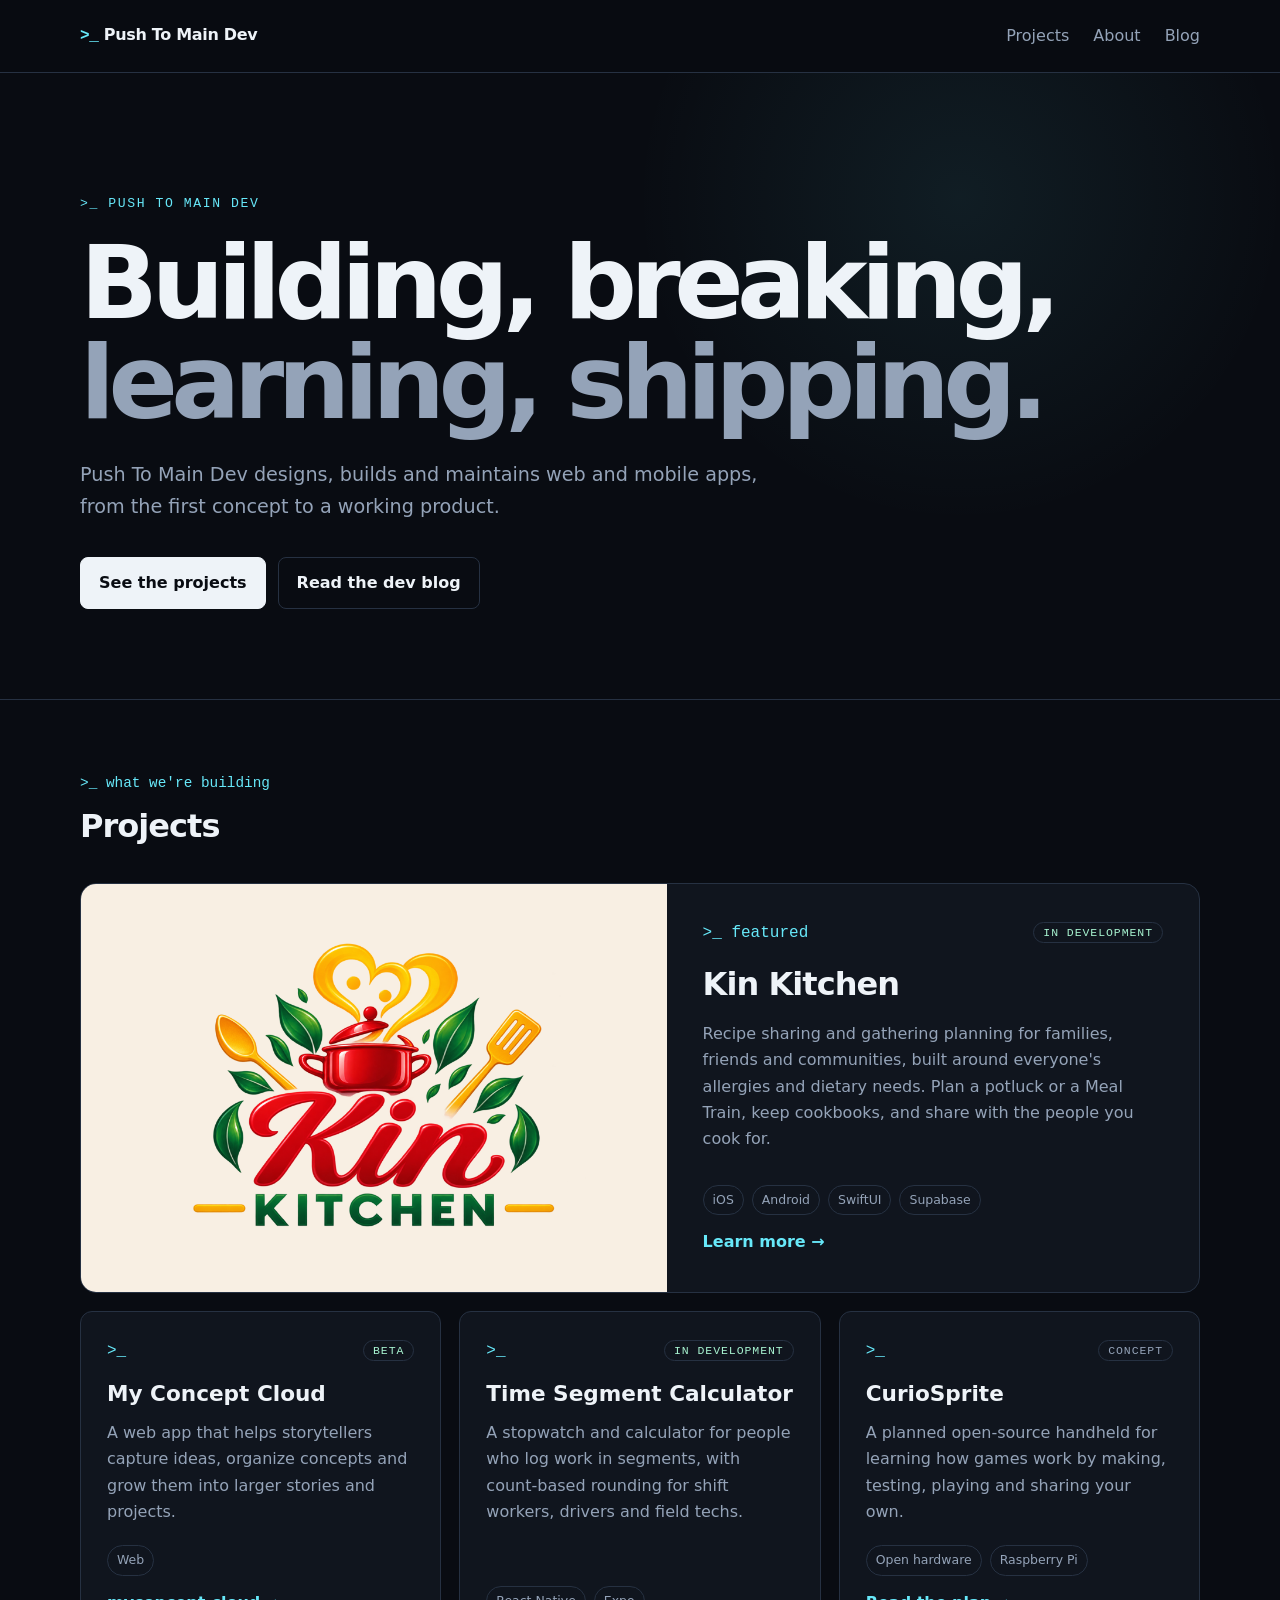
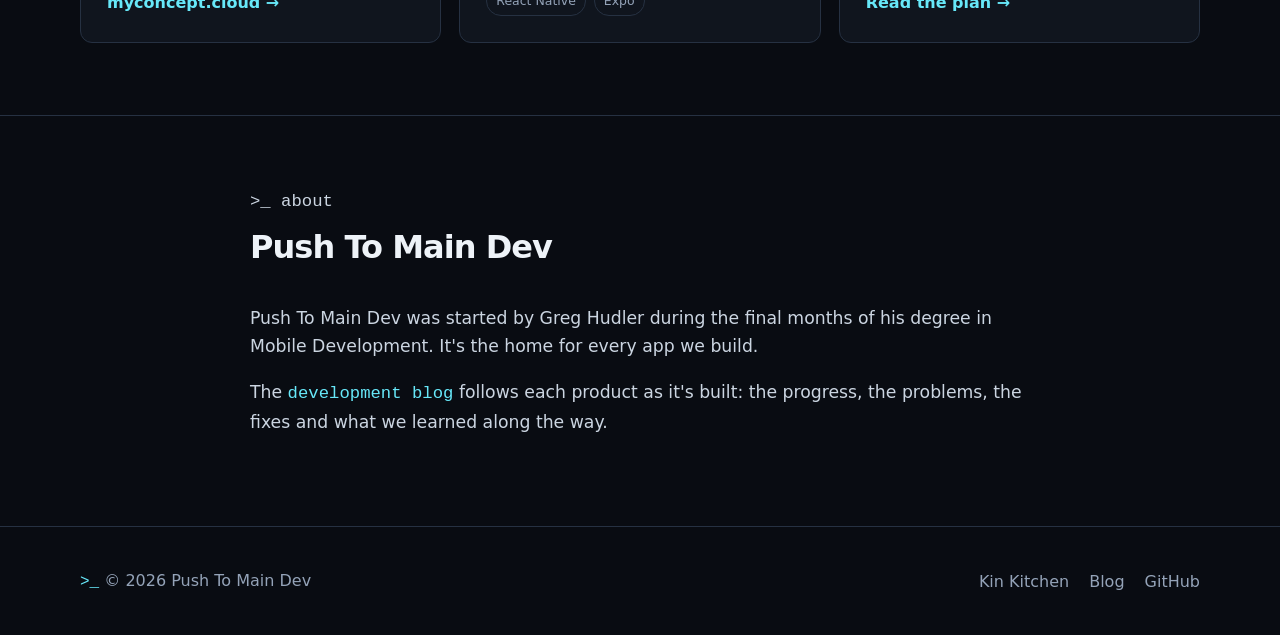
==== index.html @ 09afca7e "Build the Push To Main Dev website Home page with projects, a Kin Kitchen product page, and the Kin " ====
<!doctype html>
<html lang="en">
<head>
<meta charset="utf-8">
<meta name="viewport" content="width=device-width, initial-scale=1">
<title>Push To Main Dev</title>
<meta name="description" content="Push To Main Dev builds web and mobile apps, including Kin Kitchen and My Concept Cloud.">
<meta property="og:title" content="Push To Main Dev">
<meta property="og:description" content="Building, breaking, learning, and shipping.">
<link rel="icon" href="/assets/img/favicon.ico">
<link rel="icon" type="image/png" sizes="32x32" href="/assets/img/favicon-32x32.png">
<link rel="stylesheet" href="/assets/css/site.css">
</head>
<body>

<header class="site-header">
  <div class="shell nav-wrap">
    <a class="brand" href="/"><span class="prompt">&gt;_</span> Push To Main Dev</a>
    <nav aria-label="Main navigation">
      <a href="#projects">Projects</a>
      <a href="#about">About</a>
      <a href="https://pushtomaindev.github.io/development-blog/">Blog</a>
    </nav>
  </div>
</header>

<main>
  <section class="hero">
    <div class="shell">
      <p class="eyebrow">&gt;_ push to main dev</p>
      <h1>Building, breaking,<br><span>learning, shipping.</span></h1>
      <p class="hero-copy">
        Push To Main Dev designs, builds and maintains web and mobile apps,
        from the first concept to a working product.
      </p>
      <div class="hero-actions">
        <a class="button primary" href="#projects">See the projects</a>
        <a class="button" href="https://pushtomaindev.github.io/development-blog/">Read the dev blog</a>
      </div>
    </div>
  </section>

  <section class="section" id="projects">
    <div class="shell">
      <div class="section-head">
        <p class="section-label">&gt;_ what we're building</p>
        <h2>Projects</h2>
      </div>

      <a class="featured" href="/kinkitchen/">
        <div class="featured-art">
          <img src="/assets/img/kinkitchen-logo.png" alt="Kin Kitchen logo" width="450" height="300">
        </div>
        <div class="featured-body">
          <div class="card-top">
            <span class="prompt">&gt;_ featured</span>
            <span class="status">In development</span>
          </div>
          <h3>Kin Kitchen</h3>
          <p>
            Recipe sharing and gathering planning for families, friends and
            communities, built around everyone's allergies and dietary needs.
            Plan a potluck or a Meal Train, keep cookbooks, and share with the
            people you cook for.
          </p>
          <div class="tag-row">
            <span class="tag">iOS</span>
            <span class="tag">Android</span>
            <span class="tag">SwiftUI</span>
            <span class="tag">Supabase</span>
          </div>
          <span class="card-link">Learn more &rarr;</span>
        </div>
      </a>

      <div class="project-grid">
        <a class="project-card" href="https://myconcept.cloud/">
          <div class="card-top">
            <span class="prompt">&gt;_</span>
            <span class="status">Beta</span>
          </div>
          <h3>My Concept Cloud</h3>
          <p>
            A web app that helps storytellers capture ideas, organize concepts
            and grow them into larger stories and projects.
          </p>
          <div class="tag-row"><span class="tag">Web</span></div>
          <span class="card-link">myconcept.cloud &rarr;</span>
        </a>

        <div class="project-card">
          <div class="card-top">
            <span class="prompt">&gt;_</span>
            <span class="status">In development</span>
          </div>
          <h3>Time Segment Calculator</h3>
          <p>
            A stopwatch and calculator for people who log work in segments,
            with count-based rounding for shift workers, drivers and field techs.
          </p>
          <div class="tag-row">
            <span class="tag">React Native</span>
            <span class="tag">Expo</span>
          </div>
        </div>

        <a class="project-card" href="https://pushtomaindev.github.io/development-blog/products/curiosprite/">
          <div class="card-top">
            <span class="prompt">&gt;_</span>
            <span class="status concept">Concept</span>
          </div>
          <h3>CurioSprite</h3>
          <p>
            A planned open-source handheld for learning how games work by
            making, testing, playing and sharing your own.
          </p>
          <div class="tag-row">
            <span class="tag">Open hardware</span>
            <span class="tag">Raspberry Pi</span>
          </div>
          <span class="card-link">Read the plan &rarr;</span>
        </a>
      </div>
    </div>
  </section>

  <section class="section" id="about">
    <div class="shell narrow prose">
      <div class="section-head">
        <p class="section-label">&gt;_ about</p>
        <h2>Push To Main Dev</h2>
      </div>
      <p>
        Push To Main Dev was started by Greg Hudler during the final months of his
        degree in Mobile Development. It's the home for every app we build.
      </p>
      <p>
        The <a class="prompt" href="https://pushtomaindev.github.io/development-blog/">development blog</a>
        follows each product as it's built: the progress, the problems,
        the fixes and what we learned along the way.
      </p>
    </div>
  </section>
</main>

<footer class="site-footer">
  <div class="shell footer-wrap">
    <span><span class="prompt">&gt;_</span> &copy; <span id="year">2026</span> Push To Main Dev</span>
    <div class="footer-links">
      <a href="/kinkitchen/">Kin Kitchen</a>
      <a href="https://pushtomaindev.github.io/development-blog/">Blog</a>
      <a href="https://github.com/PushToMainDev">GitHub</a>
    </div>
  </div>
</footer>
<script>document.getElementById('year').textContent = new Date().getFullYear();</script>
</body>
</html>
---- assets/css/site.css ----
/* PushToMainDev: matches the development blog's look */
:root {
  --bg: #090c12;
  --panel: #10151e;
  --panel2: #151c27;
  --text: #eef3f8;
  --muted: #94a3b8;
  --line: #263142;
  --accent: #67e8f9;
  --accent2: #a7f3d0;
  --max: 1120px;
  --mono: ui-monospace, SFMono-Regular, Menlo, monospace;
}
* { box-sizing: border-box; }
html { scroll-behavior: smooth; }
body {
  margin: 0; background: var(--bg); color: var(--text);
  font-family: Inter, ui-sans-serif, system-ui, -apple-system, BlinkMacSystemFont, "Segoe UI", sans-serif;
  line-height: 1.65;
}
a { color: inherit; text-decoration: none; }
img { max-width: 100%; display: block; }
.shell { width: min(calc(100% - 32px), var(--max)); margin-inline: auto; }
.narrow { max-width: 780px; }

/* Header and footer */
.site-header {
  position: sticky; top: 0; z-index: 10; backdrop-filter: blur(16px);
  background: rgba(9,12,18,.84); border-bottom: 1px solid var(--line);
}
.nav-wrap { min-height: 72px; display: flex; align-items: center; justify-content: space-between; gap: 24px; }
.brand { font-weight: 800; letter-spacing: -.02em; }
.prompt, .eyebrow, .section-label { color: var(--accent); font-family: var(--mono); }
nav { display: flex; align-items: center; gap: 24px; color: var(--muted); }
nav a:hover { color: var(--text); }
.site-footer { border-top: 1px solid var(--line); color: var(--muted); }
.footer-wrap { min-height: 110px; display: flex; align-items: center; justify-content: space-between; gap: 20px; flex-wrap: wrap; padding: 24px 0; }
.footer-links { display: flex; gap: 20px; flex-wrap: wrap; }
.footer-links a:hover { color: var(--text); }

/* Hero */
.hero { padding: 120px 0 90px; border-bottom: 1px solid var(--line); background: radial-gradient(circle at 75% 20%, rgba(103,232,249,.08), transparent 30%); }
.eyebrow { text-transform: uppercase; letter-spacing: .12em; font-size: .82rem; margin: 0; }
.hero h1 { font-size: clamp(3rem, 8vw, 6.8rem); line-height: .98; letter-spacing: -.065em; margin: 18px 0 26px; }
.hero h1 span { color: var(--muted); }
.hero-copy { max-width: 700px; font-size: 1.2rem; color: var(--muted); }
.hero-actions { display: flex; gap: 12px; margin-top: 34px; flex-wrap: wrap; }
.button { display: inline-block; padding: 12px 18px; border: 1px solid var(--line); border-radius: 8px; font-weight: 700; }
.button:hover { border-color: var(--muted); }
.button.primary { background: var(--text); color: var(--bg); border-color: var(--text); }

/* Sections */
.section { padding: 72px 0; }
.section + .section { border-top: 1px solid var(--line); }
.section-head { margin-bottom: 30px; }
.section-head h2 { margin: 4px 0 0; font-size: 2rem; letter-spacing: -.03em; }
.section-label { margin: 0; font-size: .9rem; }
.prose p { color: #cbd5e1; font-size: 1.08rem; }

/* Projects */
.featured {
  display: grid; grid-template-columns: 1.1fr 1fr; gap: 0; overflow: hidden;
  border: 1px solid var(--line); border-radius: 16px; background: var(--panel);
  margin-bottom: 18px;
}
.featured-art { background: #f8efe3; display: flex; align-items: center; justify-content: center; padding: 32px; }
.featured-art img { max-height: 300px; width: auto; }
.featured-body { padding: 36px; display: flex; flex-direction: column; gap: 6px; }
.featured-body h3 { font-size: 2rem; margin: 6px 0 4px; letter-spacing: -.03em; }
.featured-body p { color: var(--muted); margin: 0 0 12px; }
.project-grid { display: grid; grid-template-columns: repeat(3, 1fr); gap: 18px; }
.project-card {
  border: 1px solid var(--line); border-radius: 12px; padding: 26px; background: var(--panel);
  display: flex; flex-direction: column; gap: 6px; transition: border-color .15s;
}
a.project-card:hover { border-color: var(--accent); }
.project-card h3 { font-size: 1.35rem; margin: 6px 0 2px; }
.project-card p { color: var(--muted); margin: 0; }
.card-top { display: flex; justify-content: space-between; align-items: center; }
.status {
  font: .72rem var(--mono); text-transform: uppercase; letter-spacing: .08em;
  border: 1px solid var(--line); border-radius: 999px; padding: 3px 9px; color: var(--accent2);
}
.status.concept { color: var(--muted); }
.tag-row { display: flex; gap: 8px; flex-wrap: wrap; margin-top: auto; padding-top: 14px; }
.tag { border: 1px solid var(--line); color: var(--muted); border-radius: 999px; padding: 4px 9px; font-size: .78rem; }
.card-link { color: var(--accent); font-weight: 600; margin-top: 8px; }

@media (max-width: 860px) {
  .featured { grid-template-columns: 1fr; }
  .featured-body { padding: 26px; }
  .project-grid { grid-template-columns: 1fr; }
}
@media (max-width: 600px) {
  .nav-wrap { min-height: 60px; }
  nav { gap: 14px; font-size: .9rem; }
  .hero { padding: 72px 0 60px; }
  .section { padding: 56px 0; }
}
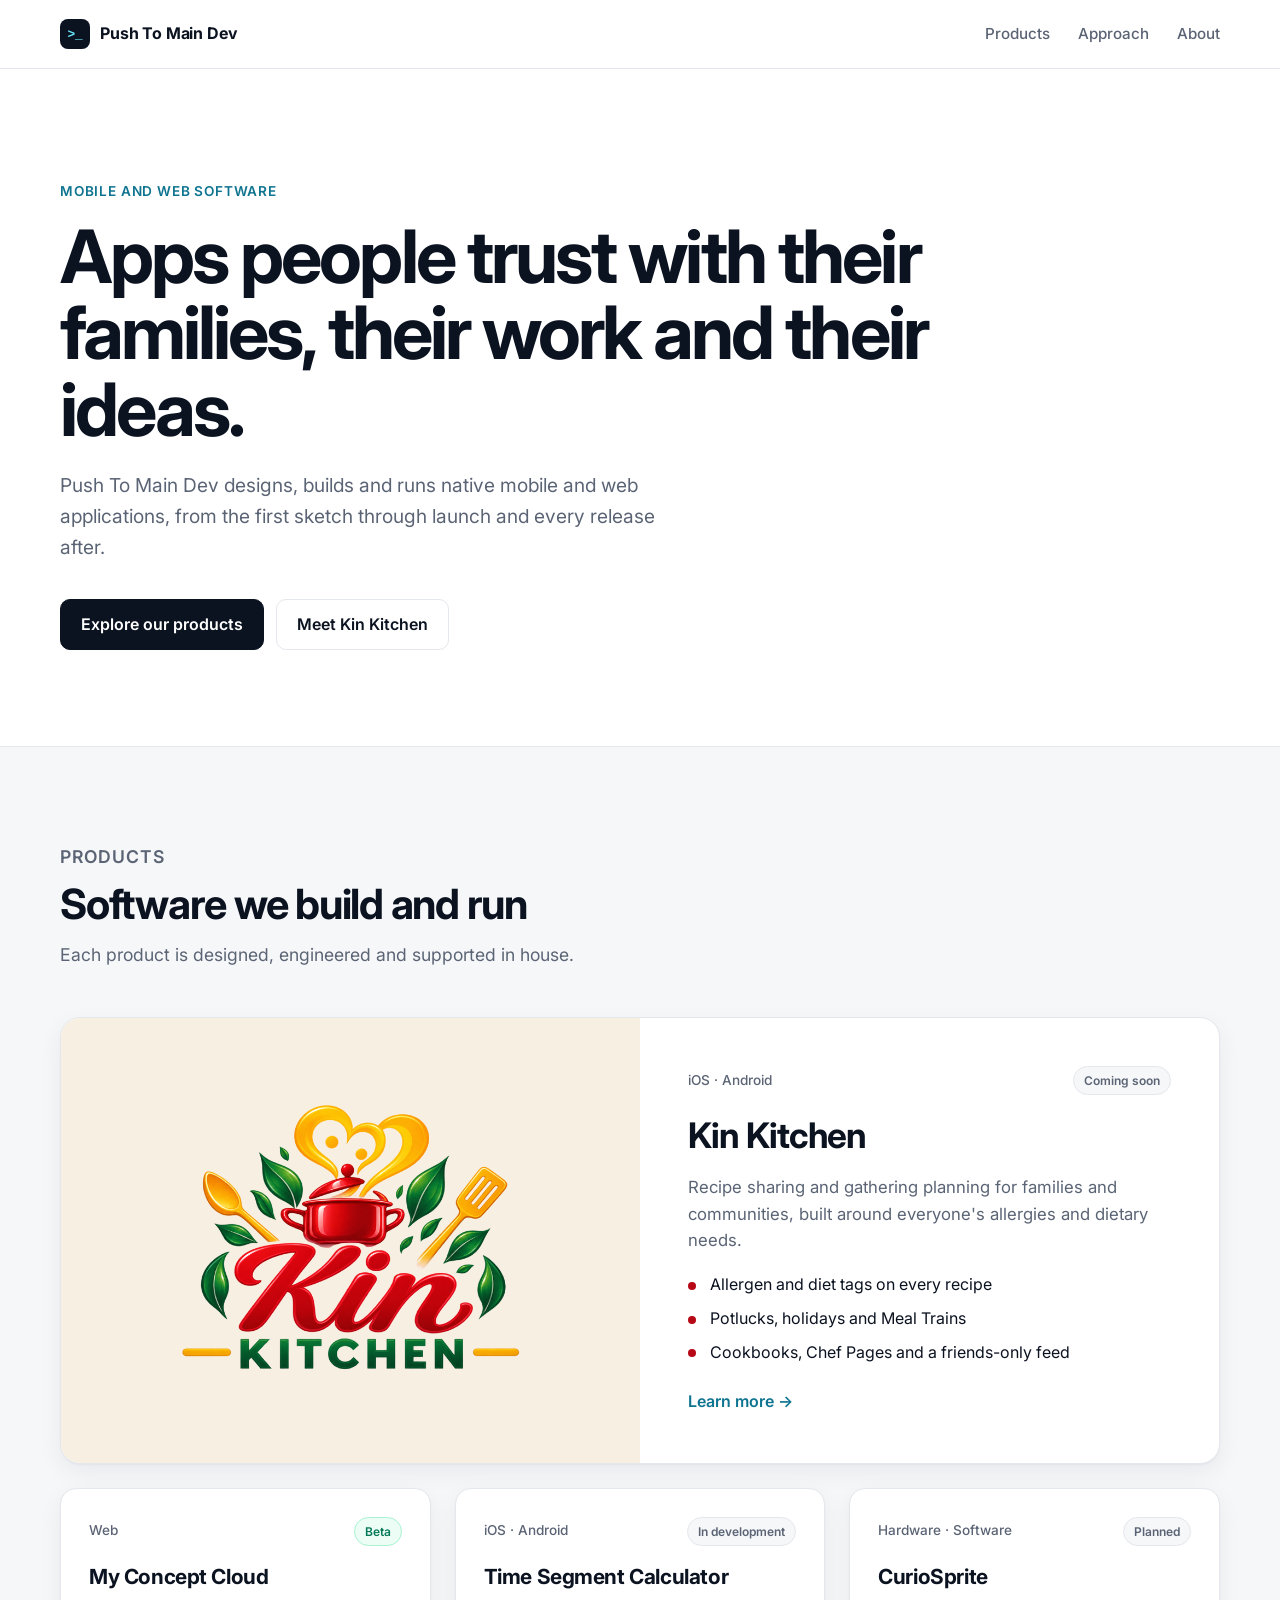
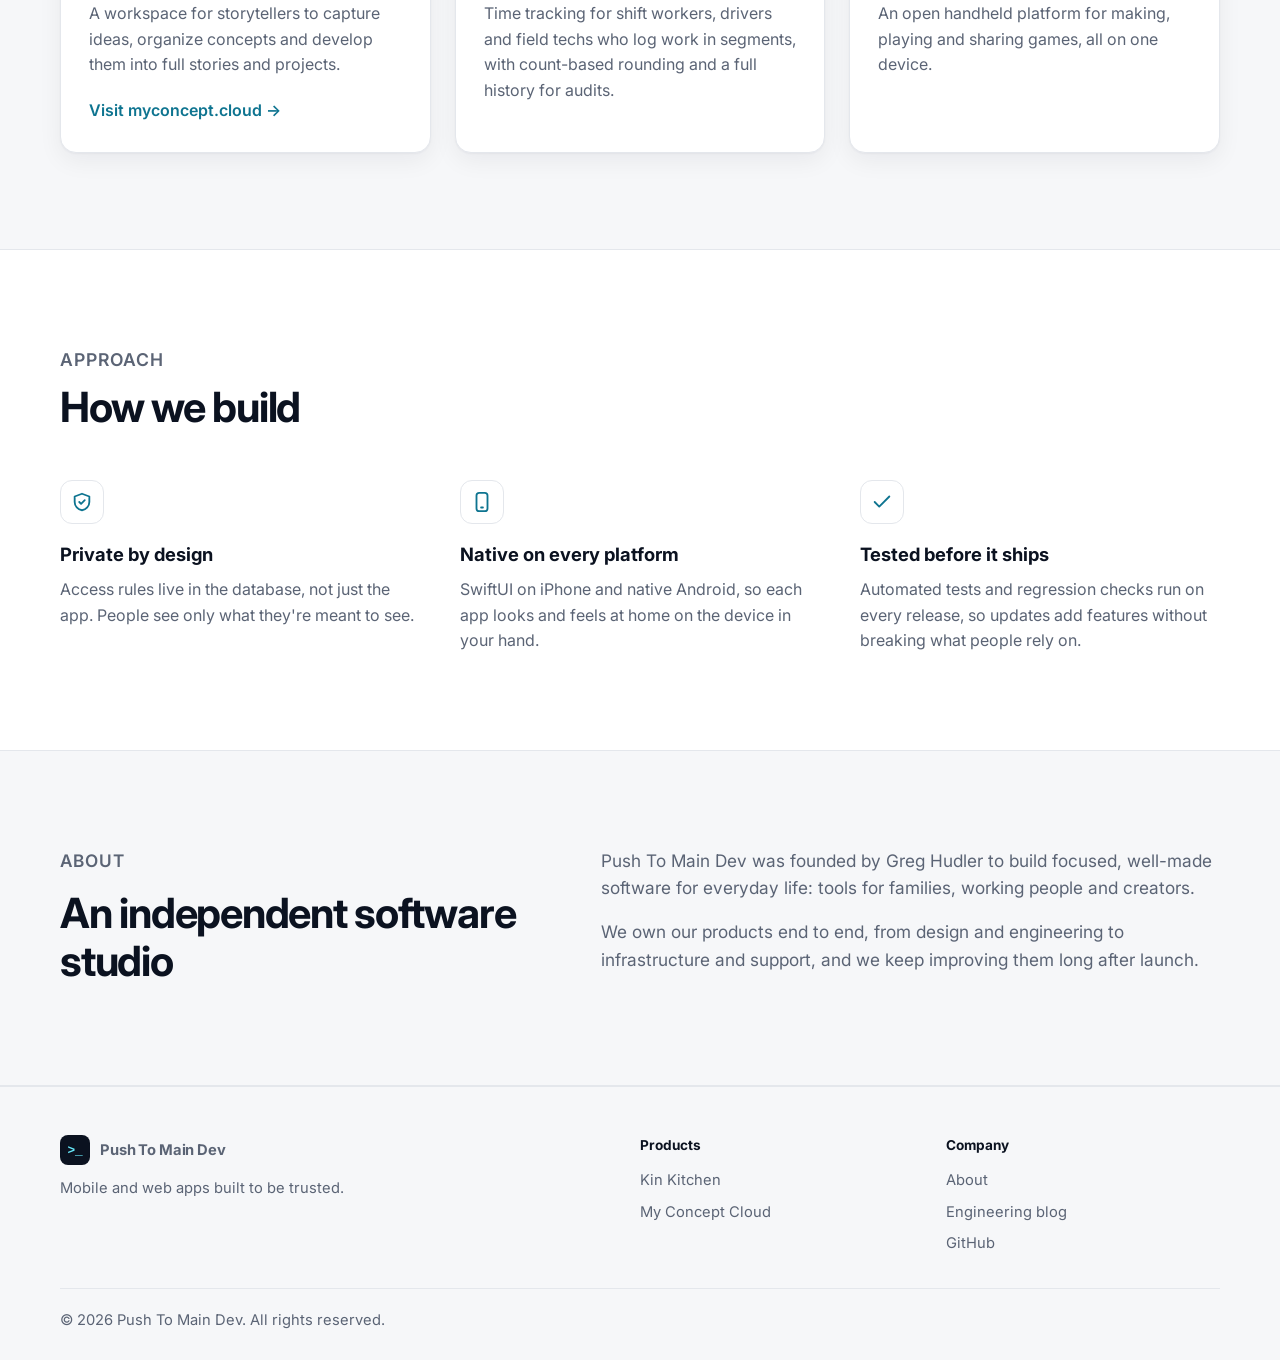
==== commit bcafdc95: "Build the Push To Main Dev website" ====
--- a/index.html
+++ b/index.html
@@ -4,22 +4,25 @@
 <meta charset="utf-8">
 <meta name="viewport" content="width=device-width, initial-scale=1">
 <title>Push To Main Dev</title>
-<meta name="description" content="Push To Main Dev builds web and mobile apps, including Kin Kitchen and My Concept Cloud.">
+<meta name="description" content="Push To Main Dev builds mobile and web apps, including Kin Kitchen and My Concept Cloud.">
 <meta property="og:title" content="Push To Main Dev">
-<meta property="og:description" content="Building, breaking, learning, and shipping.">
+<meta property="og:description" content="Mobile and web apps built to be trusted.">
 <link rel="icon" href="/assets/img/favicon.ico">
 <link rel="icon" type="image/png" sizes="32x32" href="/assets/img/favicon-32x32.png">
+<link rel="preconnect" href="https://fonts.googleapis.com">
+<link rel="preconnect" href="https://fonts.gstatic.com" crossorigin>
+<link rel="stylesheet" href="https://fonts.googleapis.com/css2?family=Inter:wght@400;500;600;700;800&display=swap">
 <link rel="stylesheet" href="/assets/css/site.css">
 </head>
 <body>
 
 <header class="site-header">
   <div class="shell nav-wrap">
-    <a class="brand" href="/"><span class="prompt">&gt;_</span> Push To Main Dev</a>
+    <a class="brand" href="/"><span class="mark" aria-hidden="true">&gt;_</span> Push To Main Dev</a>
     <nav aria-label="Main navigation">
-      <a href="#projects">Projects</a>
+      <a href="#products">Products</a>
+      <a href="#approach">Approach</a>
       <a href="#about">About</a>
-      <a href="https://pushtomaindev.github.io/development-blog/">Blog</a>
     </nav>
   </div>
 </header>
@@ -27,131 +30,173 @@
 <main>
   <section class="hero">
     <div class="shell">
-      <p class="eyebrow">&gt;_ push to main dev</p>
-      <h1>Building, breaking,<br><span>learning, shipping.</span></h1>
+      <p class="eyebrow">Mobile and web software</p>
+      <h1>Apps people trust with their families, their work and their ideas.</h1>
       <p class="hero-copy">
-        Push To Main Dev designs, builds and maintains web and mobile apps,
-        from the first concept to a working product.
+        Push To Main Dev designs, builds and runs native mobile and web
+        applications, from the first sketch through launch and every
+        release after.
       </p>
       <div class="hero-actions">
-        <a class="button primary" href="#projects">See the projects</a>
-        <a class="button" href="https://pushtomaindev.github.io/development-blog/">Read the dev blog</a>
-      </div>
-    </div>
-  </section>
-
-  <section class="section" id="projects">
+        <a class="button primary" href="#products">Explore our products</a>
+        <a class="button" href="/kinkitchen/">Meet Kin Kitchen</a>
+      </div>
+    </div>
+  </section>
+
+  <section class="section alt" id="products">
     <div class="shell">
       <div class="section-head">
-        <p class="section-label">&gt;_ what we're building</p>
-        <h2>Projects</h2>
+        <p class="eyebrow">Products</p>
+        <h2>Software we build and run</h2>
+        <p>Each product is designed, engineered and supported in house.</p>
       </div>
 
       <a class="featured" href="/kinkitchen/">
         <div class="featured-art">
-          <img src="/assets/img/kinkitchen-logo.png" alt="Kin Kitchen logo" width="450" height="300">
+          <img src="/assets/img/kinkitchen-logo.png" alt="Kin Kitchen" width="420" height="280">
         </div>
         <div class="featured-body">
           <div class="card-top">
-            <span class="prompt">&gt;_ featured</span>
+            <span class="platforms">iOS · Android</span>
+            <span class="status">Coming soon</span>
+          </div>
+          <h3>Kin Kitchen</h3>
+          <p>
+            Recipe sharing and gathering planning for families and communities,
+            built around everyone's allergies and dietary needs.
+          </p>
+          <ul class="points">
+            <li>Allergen and diet tags on every recipe</li>
+            <li>Potlucks, holidays and Meal Trains</li>
+            <li>Cookbooks, Chef Pages and a friends-only feed</li>
+          </ul>
+          <span class="card-link">Learn more &rarr;</span>
+        </div>
+      </a>
+
+      <div class="product-grid">
+        <a class="product-card" href="https://myconcept.cloud/">
+          <div class="card-top">
+            <span class="platforms">Web</span>
+            <span class="status live">Beta</span>
+          </div>
+          <h3>My Concept Cloud</h3>
+          <p>
+            A workspace for storytellers to capture ideas, organize concepts
+            and develop them into full stories and projects.
+          </p>
+          <span class="card-link">Visit myconcept.cloud &rarr;</span>
+        </a>
+
+        <div class="product-card">
+          <div class="card-top">
+            <span class="platforms">iOS · Android</span>
             <span class="status">In development</span>
           </div>
-          <h3>Kin Kitchen</h3>
-          <p>
-            Recipe sharing and gathering planning for families, friends and
-            communities, built around everyone's allergies and dietary needs.
-            Plan a potluck or a Meal Train, keep cookbooks, and share with the
-            people you cook for.
-          </p>
-          <div class="tag-row">
-            <span class="tag">iOS</span>
-            <span class="tag">Android</span>
-            <span class="tag">SwiftUI</span>
-            <span class="tag">Supabase</span>
-          </div>
-          <span class="card-link">Learn more &rarr;</span>
-        </div>
-      </a>
-
-      <div class="project-grid">
-        <a class="project-card" href="https://myconcept.cloud/">
-          <div class="card-top">
-            <span class="prompt">&gt;_</span>
-            <span class="status">Beta</span>
-          </div>
-          <h3>My Concept Cloud</h3>
-          <p>
-            A web app that helps storytellers capture ideas, organize concepts
-            and grow them into larger stories and projects.
-          </p>
-          <div class="tag-row"><span class="tag">Web</span></div>
-          <span class="card-link">myconcept.cloud &rarr;</span>
-        </a>
-
-        <div class="project-card">
-          <div class="card-top">
-            <span class="prompt">&gt;_</span>
-            <span class="status">In development</span>
-          </div>
           <h3>Time Segment Calculator</h3>
           <p>
-            A stopwatch and calculator for people who log work in segments,
-            with count-based rounding for shift workers, drivers and field techs.
-          </p>
-          <div class="tag-row">
-            <span class="tag">React Native</span>
-            <span class="tag">Expo</span>
-          </div>
-        </div>
-
-        <a class="project-card" href="https://pushtomaindev.github.io/development-blog/products/curiosprite/">
-          <div class="card-top">
-            <span class="prompt">&gt;_</span>
-            <span class="status concept">Concept</span>
+            Time tracking for shift workers, drivers and field techs who log
+            work in segments, with count-based rounding and a full history
+            for audits.
+          </p>
+        </div>
+
+        <div class="product-card">
+          <div class="card-top">
+            <span class="platforms">Hardware · Software</span>
+            <span class="status">Planned</span>
           </div>
           <h3>CurioSprite</h3>
           <p>
-            A planned open-source handheld for learning how games work by
-            making, testing, playing and sharing your own.
-          </p>
-          <div class="tag-row">
-            <span class="tag">Open hardware</span>
-            <span class="tag">Raspberry Pi</span>
-          </div>
-          <span class="card-link">Read the plan &rarr;</span>
-        </a>
-      </div>
-    </div>
-  </section>
-
-  <section class="section" id="about">
-    <div class="shell narrow prose">
+            An open handheld platform for making, playing and sharing games,
+            all on one device.
+          </p>
+        </div>
+      </div>
+    </div>
+  </section>
+
+  <section class="section" id="approach">
+    <div class="shell">
       <div class="section-head">
-        <p class="section-label">&gt;_ about</p>
-        <h2>Push To Main Dev</h2>
-      </div>
-      <p>
-        Push To Main Dev was started by Greg Hudler during the final months of his
-        degree in Mobile Development. It's the home for every app we build.
-      </p>
-      <p>
-        The <a class="prompt" href="https://pushtomaindev.github.io/development-blog/">development blog</a>
-        follows each product as it's built: the progress, the problems,
-        the fixes and what we learned along the way.
-      </p>
+        <p class="eyebrow">Approach</p>
+        <h2>How we build</h2>
+      </div>
+      <div class="principles">
+        <div>
+          <div class="icon" aria-hidden="true">
+            <svg width="22" height="22" viewBox="0 0 24 24" fill="none" stroke="currentColor" stroke-width="2" stroke-linecap="round" stroke-linejoin="round"><path d="M12 3l8 3v6c0 4.5-3.4 8.3-8 9-4.6-.7-8-4.5-8-9V6l8-3z"/><path d="M9 12l2 2 4-4"/></svg>
+          </div>
+          <h3>Private by design</h3>
+          <p>Access rules live in the database, not just the app. People see
+          only what they're meant to see.</p>
+        </div>
+        <div>
+          <div class="icon" aria-hidden="true">
+            <svg width="22" height="22" viewBox="0 0 24 24" fill="none" stroke="currentColor" stroke-width="2" stroke-linecap="round" stroke-linejoin="round"><rect x="6" y="2" width="12" height="20" rx="3"/><path d="M11 18h2"/></svg>
+          </div>
+          <h3>Native on every platform</h3>
+          <p>SwiftUI on iPhone and native Android, so each app looks and
+          feels at home on the device in your hand.</p>
+        </div>
+        <div>
+          <div class="icon" aria-hidden="true">
+            <svg width="22" height="22" viewBox="0 0 24 24" fill="none" stroke="currentColor" stroke-width="2" stroke-linecap="round" stroke-linejoin="round"><path d="M20 6L9 17l-5-5"/></svg>
+          </div>
+          <h3>Tested before it ships</h3>
+          <p>Automated tests and regression checks run on every release, so
+          updates add features without breaking what people rely on.</p>
+        </div>
+      </div>
+    </div>
+  </section>
+
+  <section class="section alt" id="about">
+    <div class="shell about">
+      <div>
+        <p class="eyebrow">About</p>
+        <h2>An independent software studio</h2>
+      </div>
+      <div>
+        <p>
+          Push To Main Dev was founded by Greg Hudler to build focused,
+          well-made software for everyday life: tools for families, working
+          people and creators.
+        </p>
+        <p>
+          We own our products end to end, from design and engineering to
+          infrastructure and support, and we keep improving them long after
+          launch.
+        </p>
+      </div>
     </div>
   </section>
 </main>
 
 <footer class="site-footer">
-  <div class="shell footer-wrap">
-    <span><span class="prompt">&gt;_</span> &copy; <span id="year">2026</span> Push To Main Dev</span>
-    <div class="footer-links">
-      <a href="/kinkitchen/">Kin Kitchen</a>
-      <a href="https://pushtomaindev.github.io/development-blog/">Blog</a>
-      <a href="https://github.com/PushToMainDev">GitHub</a>
+  <div class="shell footer-grid">
+    <div>
+      <a class="brand" href="/"><span class="mark" aria-hidden="true">&gt;_</span> Push To Main Dev</a>
+      <p>Mobile and web apps built to be trusted.</p>
+    </div>
+    <div>
+      <h4>Products</h4>
+      <ul>
+        <li><a href="/kinkitchen/">Kin Kitchen</a></li>
+        <li><a href="https://myconcept.cloud/">My Concept Cloud</a></li>
+      </ul>
+    </div>
+    <div>
+      <h4>Company</h4>
+      <ul>
+        <li><a href="#about">About</a></li>
+        <li><a href="https://pushtomaindev.github.io/development-blog/">Engineering blog</a></li>
+        <li><a href="https://github.com/PushToMainDev">GitHub</a></li>
+      </ul>
     </div>
   </div>
+  <div class="shell footer-base">&copy; <span id="year">2026</span> Push To Main Dev. All rights reserved.</div>
 </footer>
 <script>document.getElementById('year').textContent = new Date().getFullYear();</script>
 </body>
--- a/assets/css/site.css
+++ b/assets/css/site.css
@@ -1,99 +1,158 @@
-/* PushToMainDev: matches the development blog's look */
+/* Push To Main Dev */
 :root {
-  --bg: #090c12;
-  --panel: #10151e;
-  --panel2: #151c27;
-  --text: #eef3f8;
-  --muted: #94a3b8;
-  --line: #263142;
-  --accent: #67e8f9;
-  --accent2: #a7f3d0;
-  --max: 1120px;
+  --bg: #ffffff;
+  --bg-alt: #f6f7f9;
+  --panel: #ffffff;
+  --text: #0b1220;
+  --muted: #5b6475;
+  --line: #e4e7ec;
+  --brand: #0e7490;
+  --brand-ink: #ffffff;
+  --mark-bg: #0b1220;
+  --mark-fg: #67e8f9;
+  --shadow: 0 1px 2px rgba(16,24,40,.04), 0 8px 24px rgba(16,24,40,.06);
+  --max: 1160px;
   --mono: ui-monospace, SFMono-Regular, Menlo, monospace;
+}
+@media (prefers-color-scheme: dark) {
+  :root {
+    --bg: #0a0d14;
+    --bg-alt: #0f131c;
+    --panel: #131925;
+    --text: #eef2f7;
+    --muted: #98a2b3;
+    --line: #232b3a;
+    --brand: #67e8f9;
+    --brand-ink: #0a0d14;
+    --mark-bg: #eef2f7;
+    --mark-fg: #0e7490;
+    --shadow: none;
+  }
 }
 * { box-sizing: border-box; }
 html { scroll-behavior: smooth; }
 body {
   margin: 0; background: var(--bg); color: var(--text);
   font-family: Inter, ui-sans-serif, system-ui, -apple-system, BlinkMacSystemFont, "Segoe UI", sans-serif;
-  line-height: 1.65;
+  line-height: 1.6; -webkit-font-smoothing: antialiased;
 }
 a { color: inherit; text-decoration: none; }
-img { max-width: 100%; display: block; }
+img { max-width: 100%; height: auto; display: block; }
 .shell { width: min(calc(100% - 32px), var(--max)); margin-inline: auto; }
-.narrow { max-width: 780px; }
+.narrow { max-width: 760px; }
+
+/* Brand */
+.brand { display: inline-flex; align-items: center; gap: 10px; font-weight: 700; letter-spacing: -.01em; }
+.mark {
+  display: inline-grid; place-items: center; width: 30px; height: 30px; border-radius: 8px;
+  background: var(--mark-bg); color: var(--mark-fg); font: 700 .8rem var(--mono);
+}
 
 /* Header and footer */
 .site-header {
-  position: sticky; top: 0; z-index: 10; backdrop-filter: blur(16px);
-  background: rgba(9,12,18,.84); border-bottom: 1px solid var(--line);
+  position: sticky; top: 0; z-index: 10;
+  background: color-mix(in srgb, var(--bg) 85%, transparent);
+  backdrop-filter: saturate(180%) blur(14px);
+  border-bottom: 1px solid var(--line);
 }
-.nav-wrap { min-height: 72px; display: flex; align-items: center; justify-content: space-between; gap: 24px; }
-.brand { font-weight: 800; letter-spacing: -.02em; }
-.prompt, .eyebrow, .section-label { color: var(--accent); font-family: var(--mono); }
-nav { display: flex; align-items: center; gap: 24px; color: var(--muted); }
+.nav-wrap { min-height: 68px; display: flex; align-items: center; justify-content: space-between; gap: 24px; }
+nav { display: flex; align-items: center; gap: 28px; color: var(--muted); font-weight: 500; font-size: .95rem; }
 nav a:hover { color: var(--text); }
-.site-footer { border-top: 1px solid var(--line); color: var(--muted); }
-.footer-wrap { min-height: 110px; display: flex; align-items: center; justify-content: space-between; gap: 20px; flex-wrap: wrap; padding: 24px 0; }
-.footer-links { display: flex; gap: 20px; flex-wrap: wrap; }
-.footer-links a:hover { color: var(--text); }
+
+.site-footer { border-top: 1px solid var(--line); background: var(--bg-alt); color: var(--muted); font-size: .92rem; }
+.footer-grid { display: grid; grid-template-columns: 2fr 1fr 1fr; gap: 32px; padding: 48px 0 32px; }
+.footer-grid h4 { color: var(--text); font-size: .85rem; margin: 0 0 12px; }
+.footer-grid ul { list-style: none; margin: 0; padding: 0; display: grid; gap: 8px; }
+.footer-grid a:hover { color: var(--text); }
+.footer-grid p { margin: 12px 0 0; max-width: 320px; }
+.footer-base { border-top: 1px solid var(--line); padding: 20px 0 28px; }
 
 /* Hero */
-.hero { padding: 120px 0 90px; border-bottom: 1px solid var(--line); background: radial-gradient(circle at 75% 20%, rgba(103,232,249,.08), transparent 30%); }
-.eyebrow { text-transform: uppercase; letter-spacing: .12em; font-size: .82rem; margin: 0; }
-.hero h1 { font-size: clamp(3rem, 8vw, 6.8rem); line-height: .98; letter-spacing: -.065em; margin: 18px 0 26px; }
-.hero h1 span { color: var(--muted); }
-.hero-copy { max-width: 700px; font-size: 1.2rem; color: var(--muted); }
-.hero-actions { display: flex; gap: 12px; margin-top: 34px; flex-wrap: wrap; }
-.button { display: inline-block; padding: 12px 18px; border: 1px solid var(--line); border-radius: 8px; font-weight: 700; }
+.hero { padding: 112px 0 96px; }
+.eyebrow { color: var(--brand); font-weight: 600; font-size: .85rem; letter-spacing: .06em; text-transform: uppercase; margin: 0; }
+.hero h1 {
+  font-size: clamp(2.6rem, 6vw, 4.6rem); line-height: 1.04; letter-spacing: -.04em;
+  margin: 16px 0 22px; max-width: 900px;
+}
+.hero-copy { max-width: 640px; font-size: 1.2rem; color: var(--muted); margin: 0; }
+.hero-actions { display: flex; gap: 12px; margin-top: 36px; flex-wrap: wrap; }
+.button {
+  display: inline-block; padding: 12px 20px; border-radius: 10px; font-weight: 600;
+  border: 1px solid var(--line); background: var(--panel); transition: border-color .15s, opacity .15s;
+}
 .button:hover { border-color: var(--muted); }
 .button.primary { background: var(--text); color: var(--bg); border-color: var(--text); }
+.button.primary:hover { opacity: .88; }
 
 /* Sections */
-.section { padding: 72px 0; }
-.section + .section { border-top: 1px solid var(--line); }
-.section-head { margin-bottom: 30px; }
-.section-head h2 { margin: 4px 0 0; font-size: 2rem; letter-spacing: -.03em; }
-.section-label { margin: 0; font-size: .9rem; }
-.prose p { color: #cbd5e1; font-size: 1.08rem; }
+.section { padding: 96px 0; }
+.section.alt { background: var(--bg-alt); border-block: 1px solid var(--line); }
+.section-head { max-width: 680px; margin-bottom: 48px; }
+.section-head h2 { font-size: clamp(1.9rem, 4vw, 2.6rem); letter-spacing: -.03em; line-height: 1.15; margin: 10px 0 12px; }
+.section-head p { color: var(--muted); font-size: 1.1rem; margin: 0; }
 
-/* Projects */
+/* Products */
 .featured {
-  display: grid; grid-template-columns: 1.1fr 1fr; gap: 0; overflow: hidden;
-  border: 1px solid var(--line); border-radius: 16px; background: var(--panel);
-  margin-bottom: 18px;
+  display: grid; grid-template-columns: 1fr 1fr; overflow: hidden;
+  border: 1px solid var(--line); border-radius: 20px; background: var(--panel); box-shadow: var(--shadow);
+  margin-bottom: 24px; transition: border-color .15s;
 }
-.featured-art { background: #f8efe3; display: flex; align-items: center; justify-content: center; padding: 32px; }
-.featured-art img { max-height: 300px; width: auto; }
-.featured-body { padding: 36px; display: flex; flex-direction: column; gap: 6px; }
-.featured-body h3 { font-size: 2rem; margin: 6px 0 4px; letter-spacing: -.03em; }
-.featured-body p { color: var(--muted); margin: 0 0 12px; }
-.project-grid { display: grid; grid-template-columns: repeat(3, 1fr); gap: 18px; }
-.project-card {
-  border: 1px solid var(--line); border-radius: 12px; padding: 26px; background: var(--panel);
-  display: flex; flex-direction: column; gap: 6px; transition: border-color .15s;
+.featured:hover { border-color: var(--muted); }
+.featured-art { background: #f8efe3; display: grid; place-items: center; padding: 40px; min-height: 340px; }
+.featured-art img { max-height: 280px; width: auto; }
+.featured-body { padding: 48px; display: flex; flex-direction: column; justify-content: center; }
+.featured-body h3 { font-size: 2.2rem; letter-spacing: -.03em; margin: 12px 0 10px; }
+.featured-body p { color: var(--muted); margin: 0 0 18px; font-size: 1.05rem; }
+.points { list-style: none; padding: 0; margin: 0 0 24px; display: grid; gap: 8px; }
+.points li { padding-left: 22px; position: relative; }
+.points li::before { content: ""; position: absolute; left: 0; top: .6em; width: 8px; height: 8px; border-radius: 50%; background: #b70816; }
+
+.product-grid { display: grid; grid-template-columns: repeat(3, 1fr); gap: 24px; }
+.product-card {
+  border: 1px solid var(--line); border-radius: 16px; padding: 28px; background: var(--panel);
+  box-shadow: var(--shadow); display: flex; flex-direction: column; transition: border-color .15s;
 }
-a.project-card:hover { border-color: var(--accent); }
-.project-card h3 { font-size: 1.35rem; margin: 6px 0 2px; }
-.project-card p { color: var(--muted); margin: 0; }
-.card-top { display: flex; justify-content: space-between; align-items: center; }
+a.product-card:hover { border-color: var(--muted); }
+.product-card h3 { font-size: 1.3rem; letter-spacing: -.02em; margin: 14px 0 8px; }
+.product-card p { color: var(--muted); margin: 0 0 20px; }
+.card-top { display: flex; justify-content: space-between; align-items: center; gap: 12px; }
+.platforms { color: var(--muted); font-size: .85rem; font-weight: 500; }
 .status {
-  font: .72rem var(--mono); text-transform: uppercase; letter-spacing: .08em;
-  border: 1px solid var(--line); border-radius: 999px; padding: 3px 9px; color: var(--accent2);
+  font-size: .75rem; font-weight: 600; border-radius: 999px; padding: 4px 10px;
+  background: var(--bg-alt); border: 1px solid var(--line); color: var(--muted); white-space: nowrap;
 }
-.status.concept { color: var(--muted); }
-.tag-row { display: flex; gap: 8px; flex-wrap: wrap; margin-top: auto; padding-top: 14px; }
-.tag { border: 1px solid var(--line); color: var(--muted); border-radius: 999px; padding: 4px 9px; font-size: .78rem; }
-.card-link { color: var(--accent); font-weight: 600; margin-top: 8px; }
+.status.live { color: #047857; background: #ecfdf5; border-color: #a7f3d0; }
+@media (prefers-color-scheme: dark) {
+  .status.live { color: #6ee7b7; background: rgba(16,185,129,.1); border-color: rgba(16,185,129,.3); }
+}
+.card-link { color: var(--brand); font-weight: 600; margin-top: auto; }
 
-@media (max-width: 860px) {
-  .featured { grid-template-columns: 1fr; }
-  .featured-body { padding: 26px; }
-  .project-grid { grid-template-columns: 1fr; }
+/* Principles */
+.principles { display: grid; grid-template-columns: repeat(3, 1fr); gap: 40px; }
+.principles h3 { font-size: 1.15rem; margin: 16px 0 8px; }
+.principles p { color: var(--muted); margin: 0; }
+.icon {
+  width: 44px; height: 44px; border-radius: 12px; display: grid; place-items: center;
+  background: var(--panel); border: 1px solid var(--line); color: var(--brand);
+}
+
+/* About */
+.about { display: grid; grid-template-columns: 1fr 1.3fr; gap: 64px; align-items: start; }
+.about p { color: var(--muted); font-size: 1.08rem; margin: 0 0 16px; }
+.about h2 { font-size: clamp(1.9rem, 4vw, 2.6rem); letter-spacing: -.03em; line-height: 1.15; margin: 10px 0 0; }
+
+@media (max-width: 900px) {
+  .featured, .about { grid-template-columns: 1fr; }
+  .featured-body { padding: 32px; }
+  .featured-art { min-height: 0; }
+  .product-grid, .principles { grid-template-columns: 1fr; }
+  .about { gap: 16px; }
+  .footer-grid { grid-template-columns: 1fr 1fr; }
+  .footer-grid > :first-child { grid-column: 1 / -1; }
 }
 @media (max-width: 600px) {
-  .nav-wrap { min-height: 60px; }
-  nav { gap: 14px; font-size: .9rem; }
-  .hero { padding: 72px 0 60px; }
-  .section { padding: 56px 0; }
+  nav { gap: 16px; font-size: .9rem; }
+  .hero { padding: 72px 0 64px; }
+  .section { padding: 64px 0; }
+  .featured-body { padding: 24px; }
 }
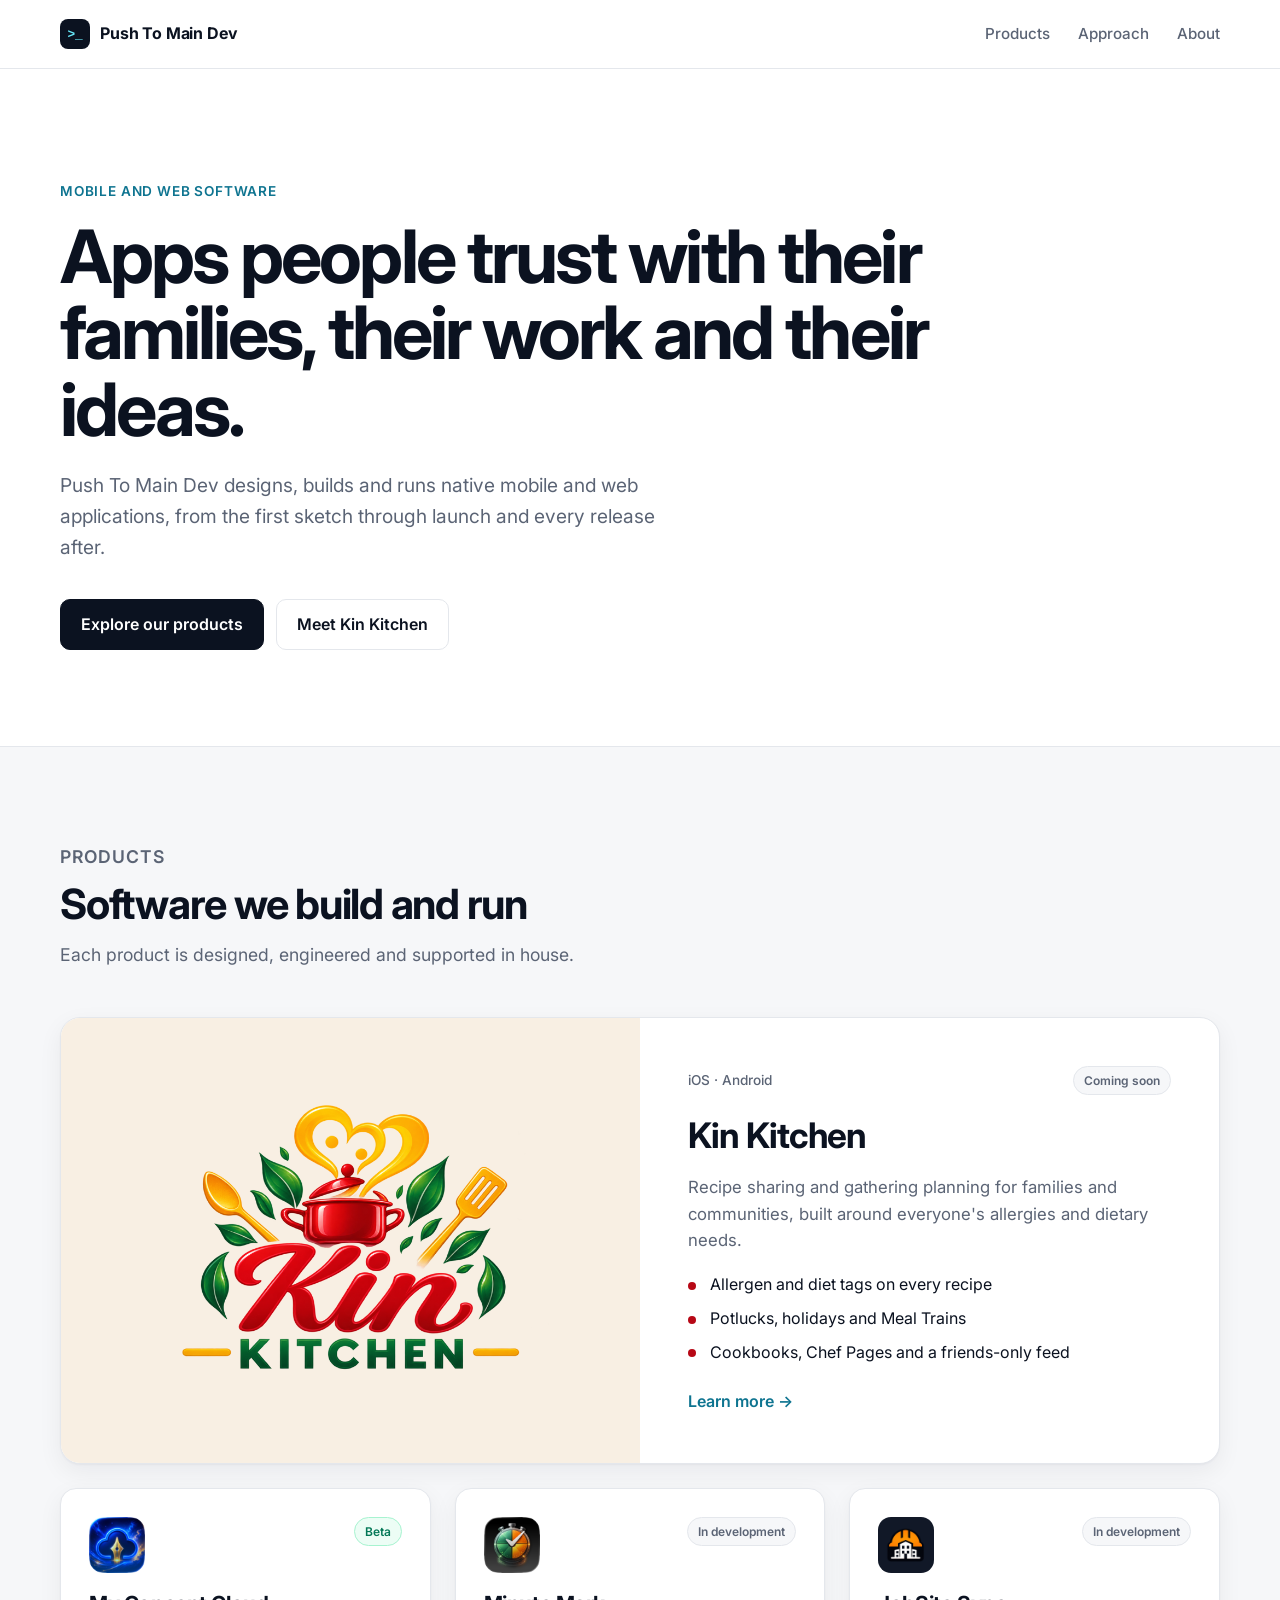
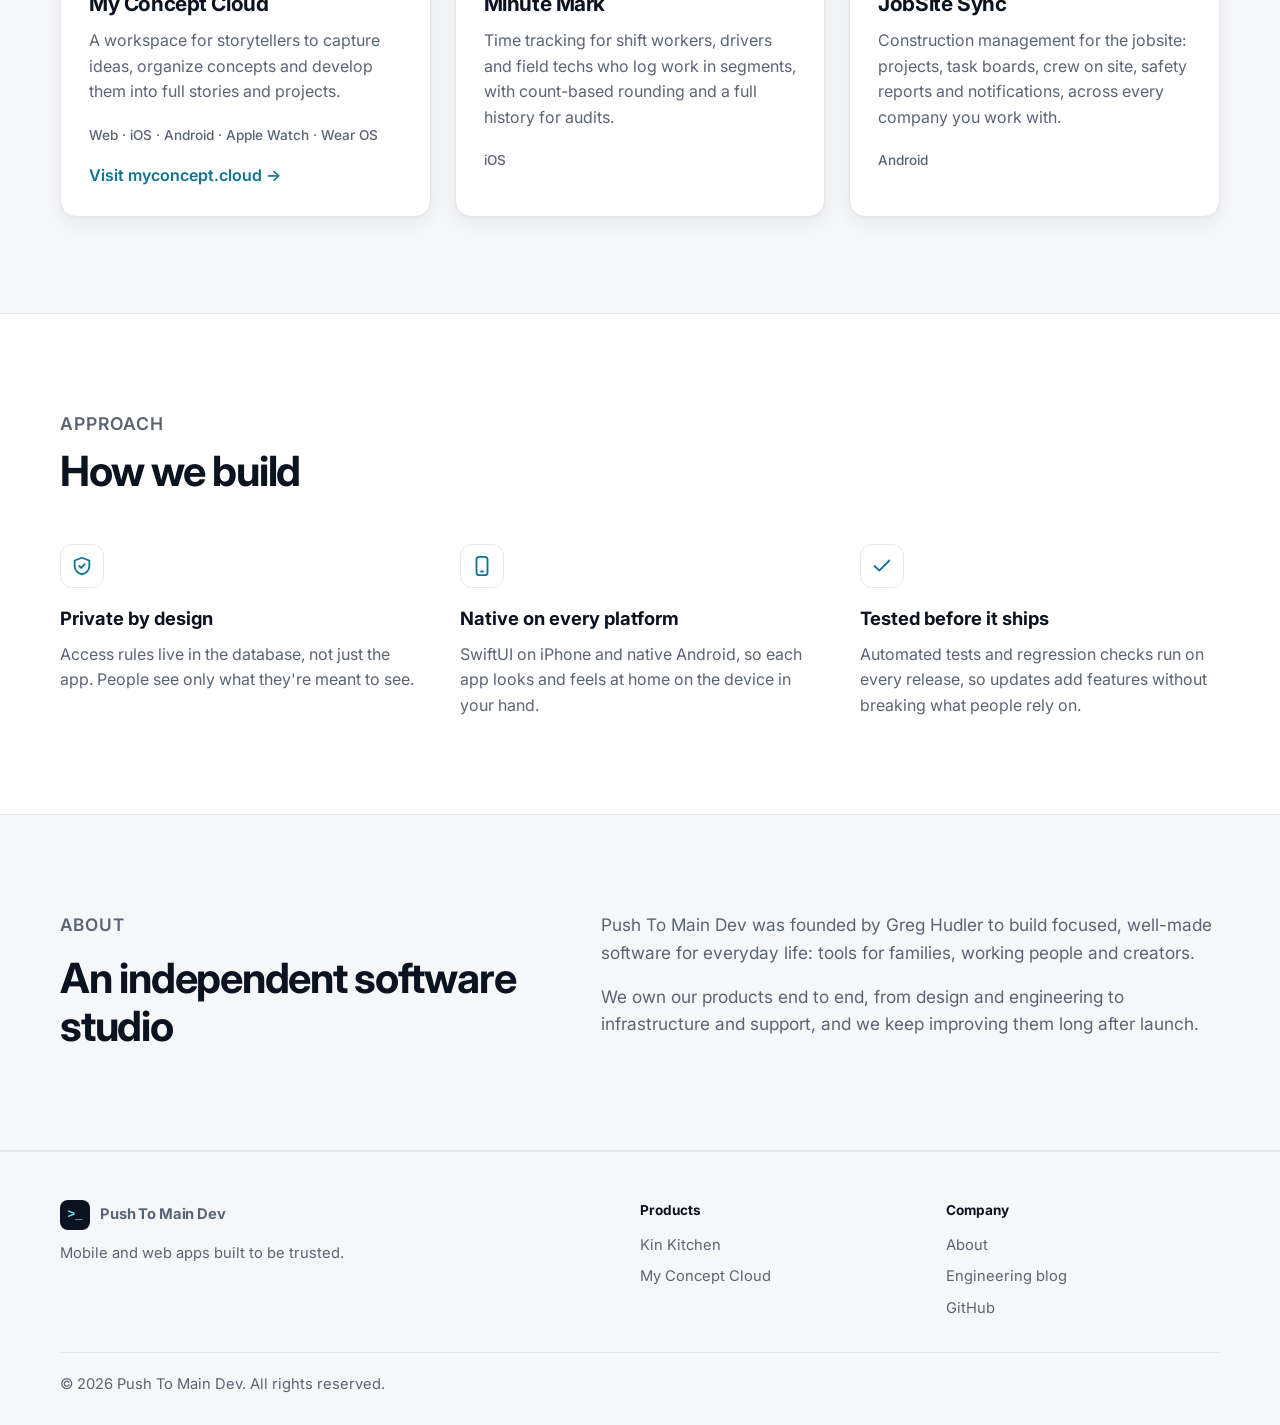
==== commit 68fa2750: "Swap CurioSprite for JobSite Sync" ====
--- a/index.html
+++ b/index.html
@@ -78,7 +78,7 @@
       <div class="product-grid">
         <a class="product-card" href="https://myconcept.cloud/">
           <div class="card-top">
-            <span class="platforms">Web</span>
+            <img class="app-icon" src="/assets/img/myconceptcloud-icon.png" alt="" width="56" height="56">
             <span class="status live">Beta</span>
           </div>
           <h3>My Concept Cloud</h3>
@@ -86,32 +86,36 @@
             A workspace for storytellers to capture ideas, organize concepts
             and develop them into full stories and projects.
           </p>
+          <p class="platforms">Web · iOS · Android · Apple Watch · Wear OS</p>
           <span class="card-link">Visit myconcept.cloud &rarr;</span>
         </a>
 
         <div class="product-card">
           <div class="card-top">
-            <span class="platforms">iOS · Android</span>
+            <img class="app-icon" src="/assets/img/minutemark-icon.png" alt="" width="56" height="56">
             <span class="status">In development</span>
           </div>
-          <h3>Time Segment Calculator</h3>
+          <h3>Minute Mark</h3>
           <p>
             Time tracking for shift workers, drivers and field techs who log
             work in segments, with count-based rounding and a full history
             for audits.
           </p>
+          <p class="platforms">iOS</p>
         </div>
 
         <div class="product-card">
           <div class="card-top">
-            <span class="platforms">Hardware · Software</span>
-            <span class="status">Planned</span>
-          </div>
-          <h3>CurioSprite</h3>
-          <p>
-            An open handheld platform for making, playing and sharing games,
-            all on one device.
-          </p>
+            <span class="app-icon tile"><img src="/assets/img/jobsitesync-logo.png" alt="" width="40" height="34"></span>
+            <span class="status">In development</span>
+          </div>
+          <h3>JobSite Sync</h3>
+          <p>
+            Construction management for the jobsite: projects, task boards,
+            crew on site, safety reports and notifications, across every
+            company you work with.
+          </p>
+          <p class="platforms">Android</p>
         </div>
       </div>
     </div>
--- a/assets/css/site.css
+++ b/assets/css/site.css
@@ -156,3 +156,10 @@
   .section { padding: 64px 0; }
   .featured-body { padding: 24px; }
 }
+
+/* Platform line under a product card's description */
+.product-card p.platforms { margin: 0 0 16px; font-size: .85rem; }
+.product-card .card-top { align-items: flex-start; }
+.app-icon { width: 56px; height: 56px; border-radius: 13px; }
+.app-icon.tile { display: grid; place-items: center; background: #111827; }
+.app-icon.tile img { width: 40px; height: auto; }
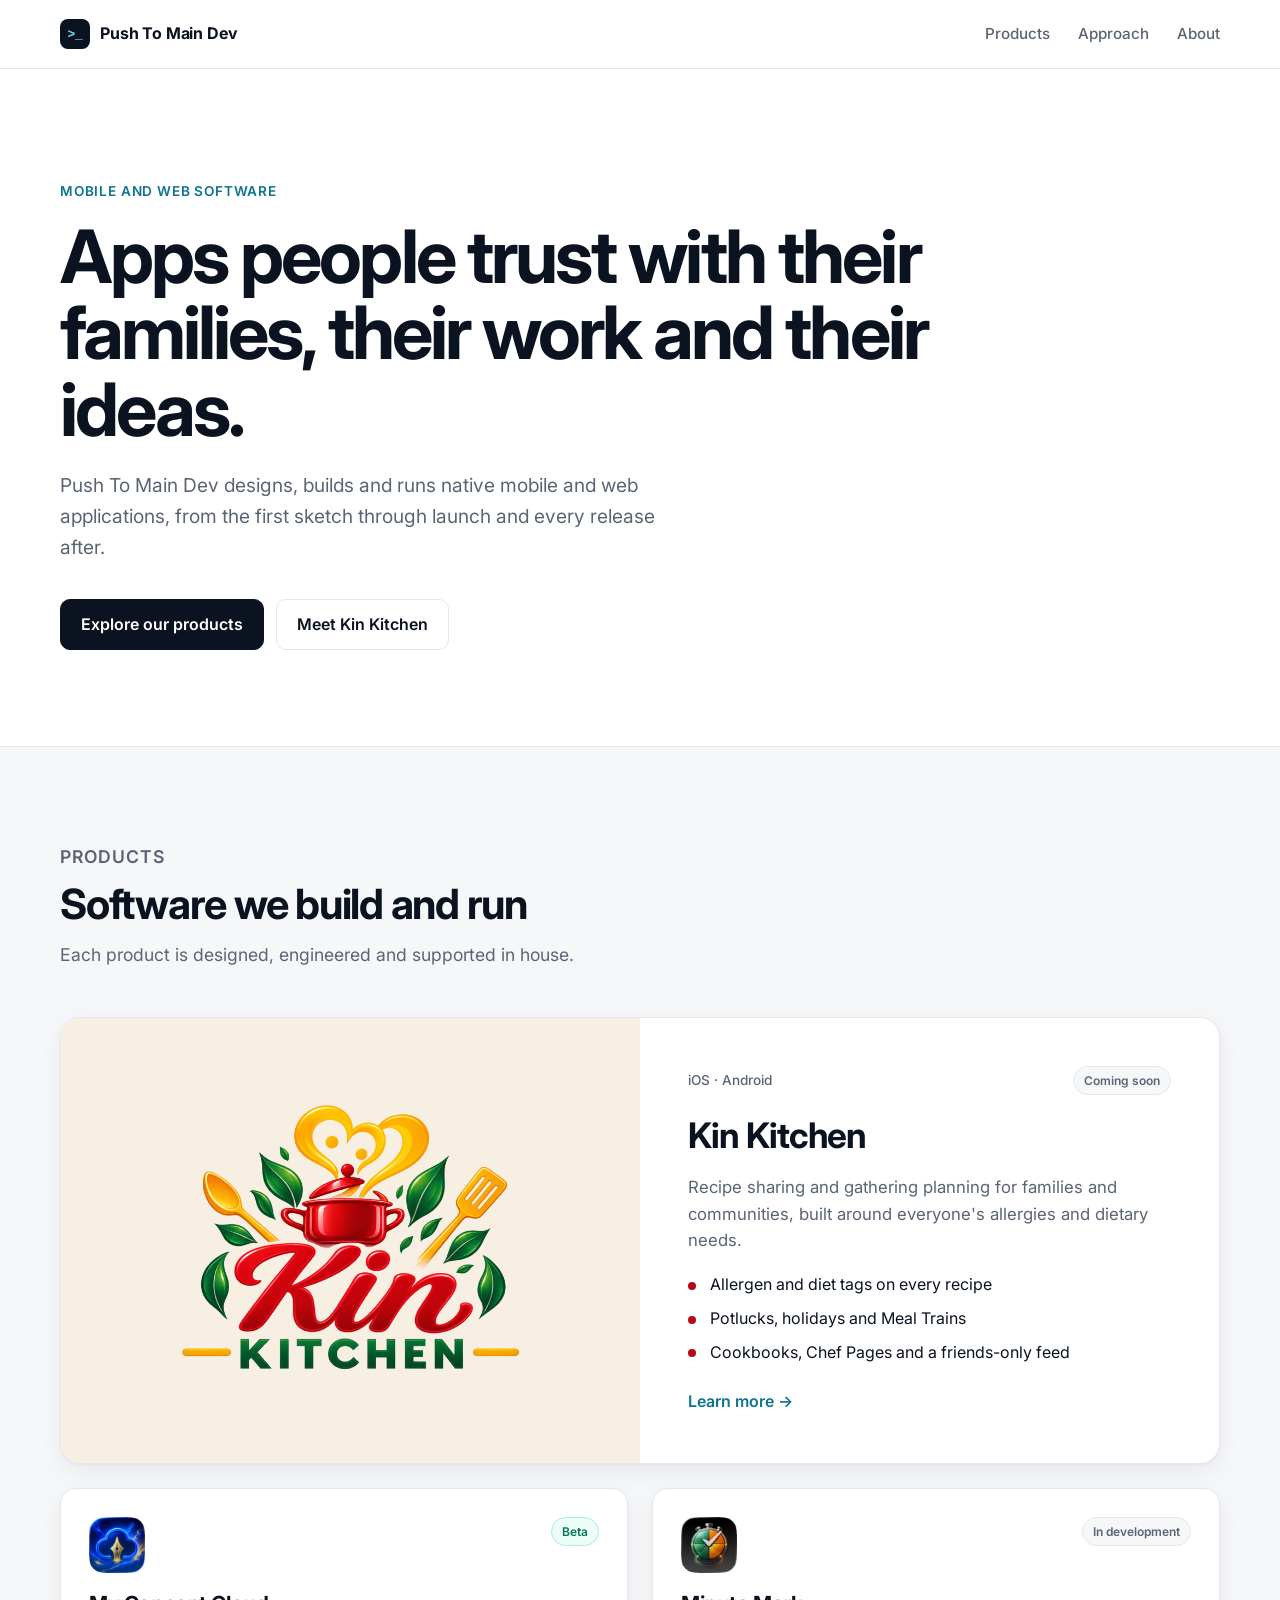
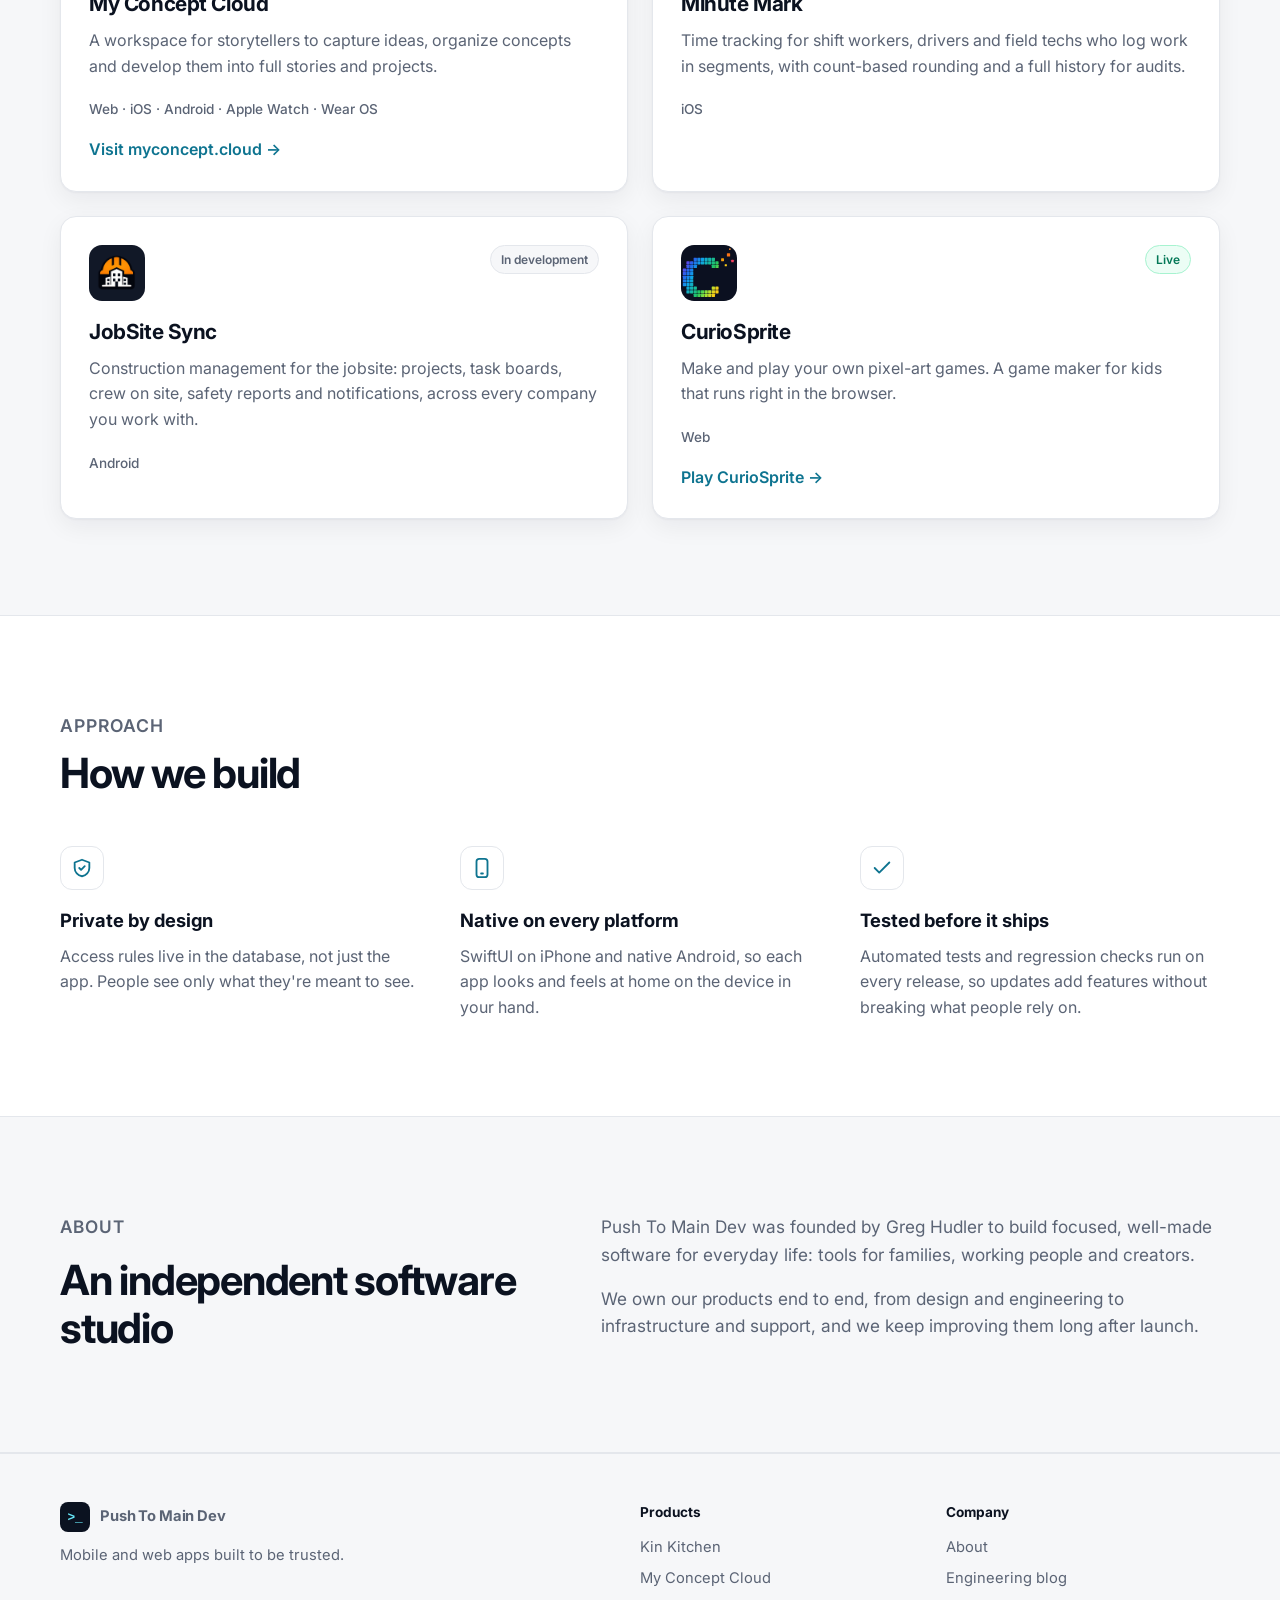
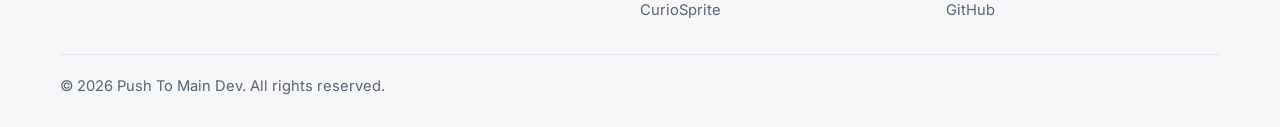
==== commit 41d514e2: "Add CurioSprite card and embedded game page" ====
--- a/index.html
+++ b/index.html
@@ -117,6 +117,20 @@
           </p>
           <p class="platforms">Android</p>
         </div>
+
+        <a class="product-card" href="https://curiosprite.pushtomain.dev">
+          <div class="card-top">
+            <img class="app-icon" src="/assets/img/curiosprite-icon.svg" alt="" width="56" height="56">
+            <span class="status live">Live</span>
+          </div>
+          <h3>CurioSprite</h3>
+          <p>
+            Make and play your own pixel-art games. A game maker for kids
+            that runs right in the browser.
+          </p>
+          <p class="platforms">Web</p>
+          <span class="card-link">Play CurioSprite &rarr;</span>
+        </a>
       </div>
     </div>
   </section>
@@ -189,6 +203,7 @@
       <ul>
         <li><a href="/kinkitchen/">Kin Kitchen</a></li>
         <li><a href="https://myconcept.cloud/">My Concept Cloud</a></li>
+        <li><a href="/curiosprite/">CurioSprite</a></li>
       </ul>
     </div>
     <div>
--- a/assets/css/site.css
+++ b/assets/css/site.css
@@ -42,7 +42,7 @@
 .narrow { max-width: 760px; }
 
 /* Brand */
-.brand { display: inline-flex; align-items: center; gap: 10px; font-weight: 700; letter-spacing: -.01em; }
+.brand { display: inline-flex; align-items: center; gap: 10px; font-weight: 700; letter-spacing: -.01em; white-space: nowrap; }
 .mark {
   display: inline-grid; place-items: center; width: 30px; height: 30px; border-radius: 8px;
   background: var(--mark-bg); color: var(--mark-fg); font: 700 .8rem var(--mono);
@@ -107,7 +107,7 @@
 .points li { padding-left: 22px; position: relative; }
 .points li::before { content: ""; position: absolute; left: 0; top: .6em; width: 8px; height: 8px; border-radius: 50%; background: #b70816; }
 
-.product-grid { display: grid; grid-template-columns: repeat(3, 1fr); gap: 24px; }
+.product-grid { display: grid; grid-template-columns: repeat(2, 1fr); gap: 24px; }
 .product-card {
   border: 1px solid var(--line); border-radius: 16px; padding: 28px; background: var(--panel);
   box-shadow: var(--shadow); display: flex; flex-direction: column; transition: border-color .15s;
@@ -163,3 +163,15 @@
 .app-icon { width: 56px; height: 56px; border-radius: 13px; }
 .app-icon.tile { display: grid; place-items: center; background: #111827; }
 .app-icon.tile img { width: 40px; height: auto; }
+
+/* Embedded game (/curiosprite/) */
+.game-frame { max-width: 800px; margin: 0 auto; }
+.game-frame iframe {
+  display: block; width: 100%; aspect-ratio: 5 / 3; border: 0;
+  border-radius: 12px; background: #0b1020;
+}
+.game-note { max-width: 800px; margin: 16px auto 0; color: var(--muted); text-align: center; }
+.game-note a { color: var(--brand); font-weight: 600; margin-left: 8px; white-space: nowrap; }
+@media (max-width: 420px) {
+  nav a[href$="#approach"] { display: none; }
+}
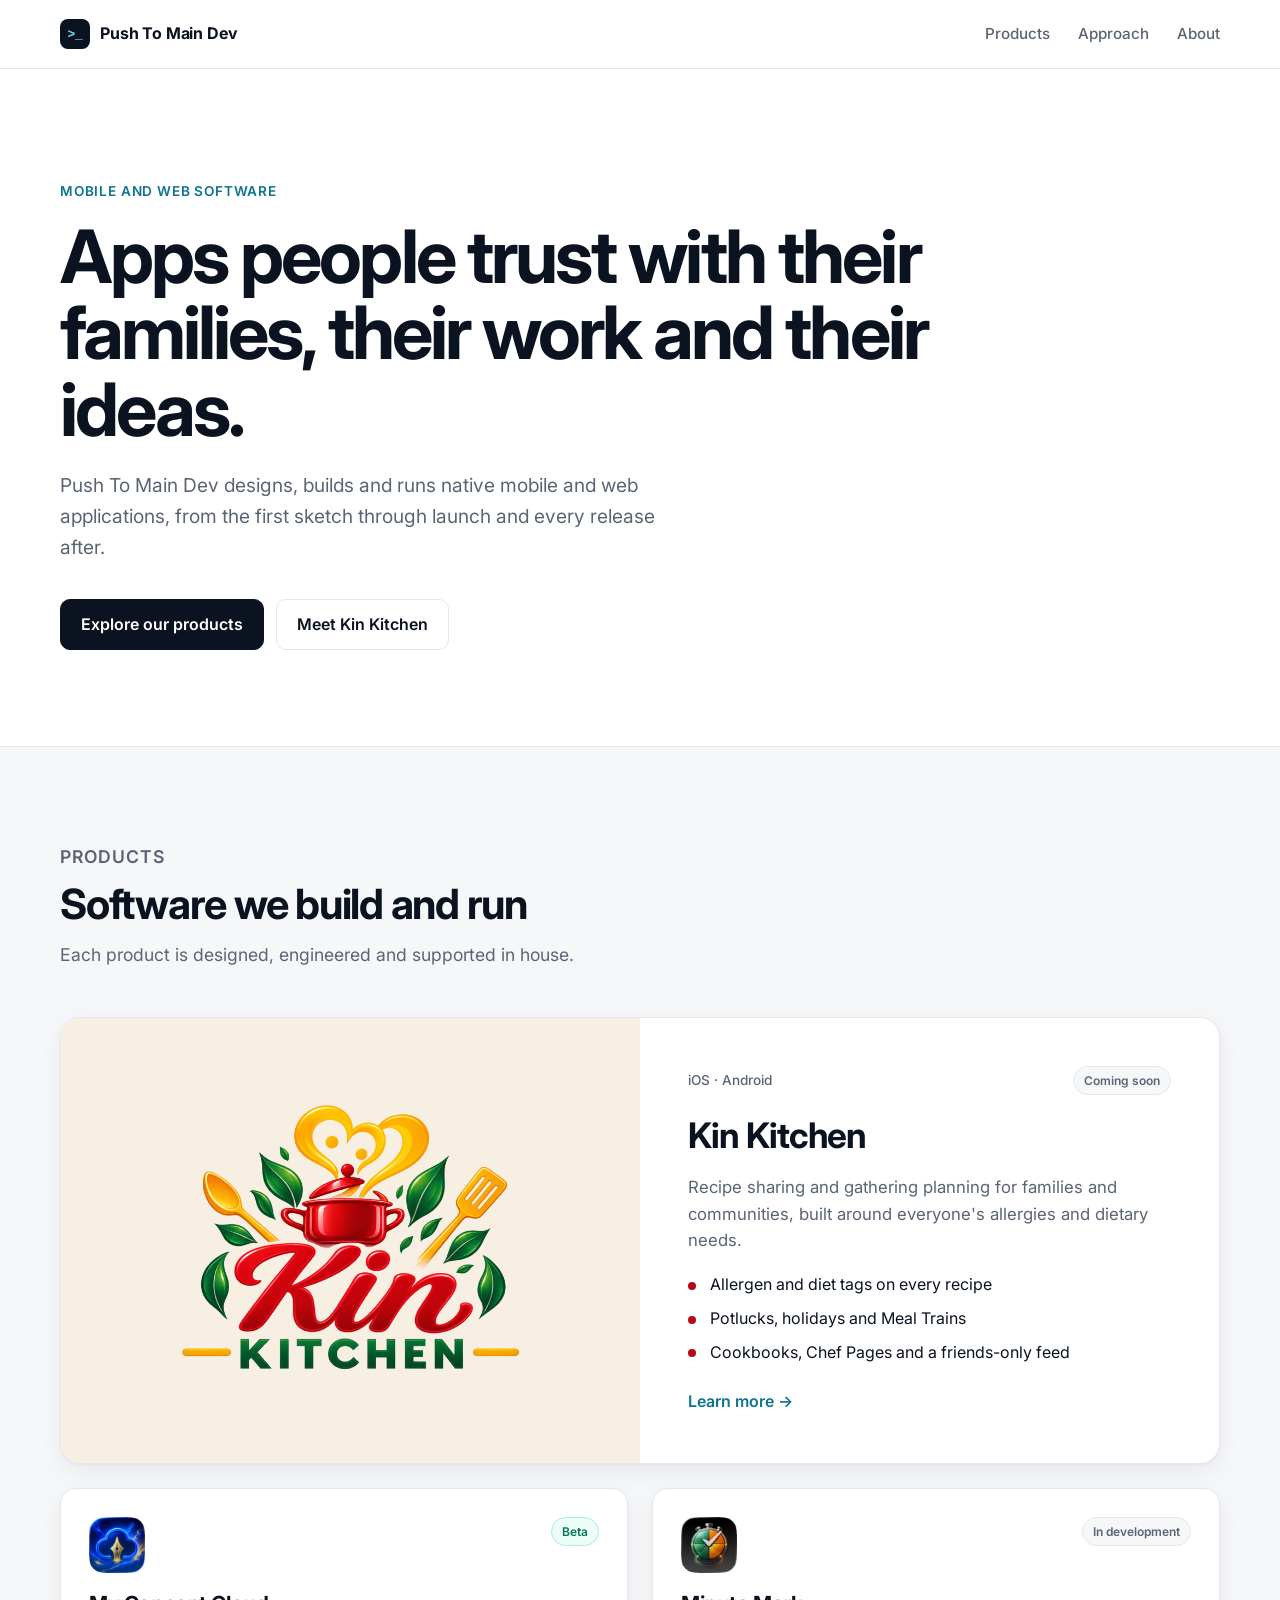
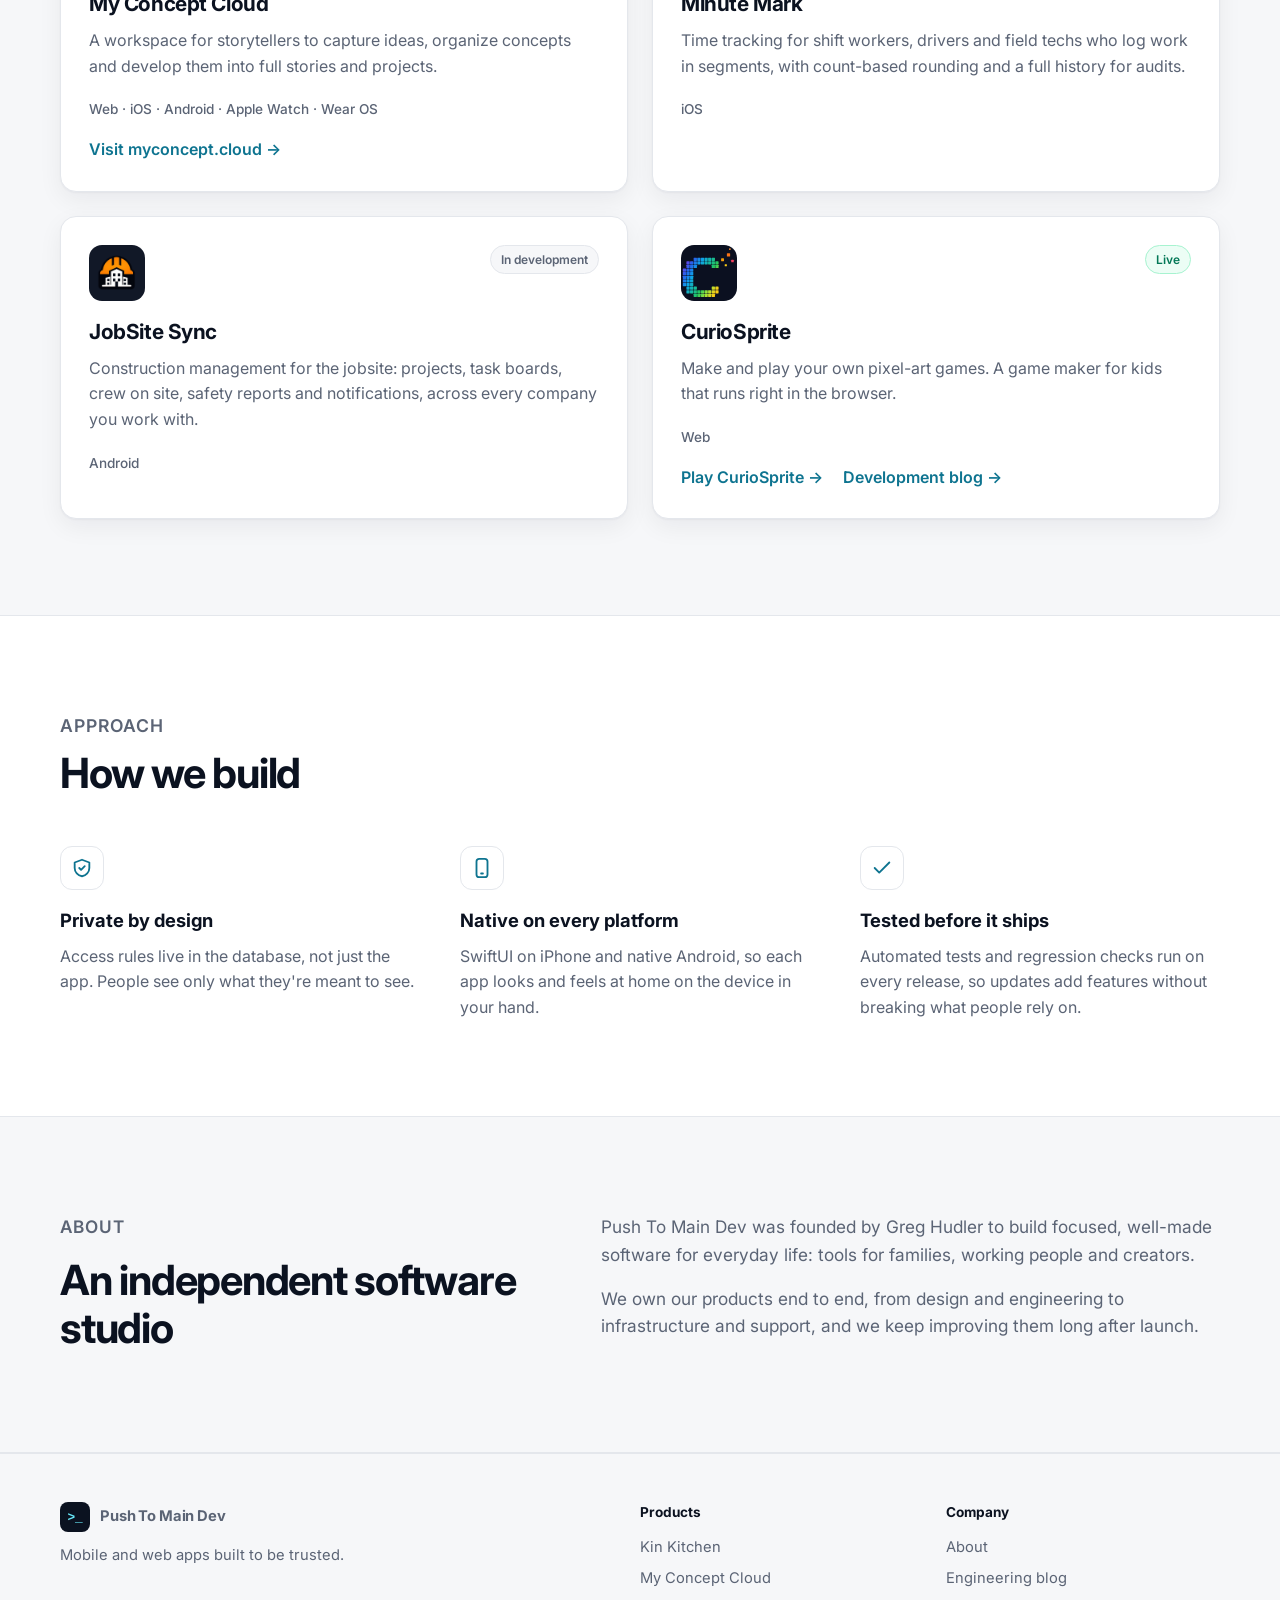
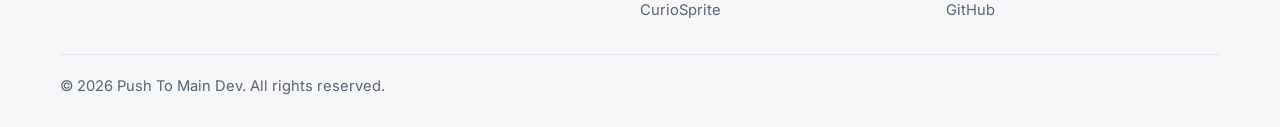
==== commit ed578418: "Open links in a new tab and add CurioSprite blog links" ====
--- a/index.html
+++ b/index.html
@@ -18,7 +18,7 @@
 
 <header class="site-header">
   <div class="shell nav-wrap">
-    <a class="brand" href="/"><span class="mark" aria-hidden="true">&gt;_</span> Push To Main Dev</a>
+    <a class="brand" href="/" target="_blank" rel="noopener"><span class="mark" aria-hidden="true">&gt;_</span> Push To Main Dev</a>
     <nav aria-label="Main navigation">
       <a href="#products">Products</a>
       <a href="#approach">Approach</a>
@@ -39,7 +39,7 @@
       </p>
       <div class="hero-actions">
         <a class="button primary" href="#products">Explore our products</a>
-        <a class="button" href="/kinkitchen/">Meet Kin Kitchen</a>
+        <a class="button" href="/kinkitchen/" target="_blank" rel="noopener">Meet Kin Kitchen</a>
       </div>
     </div>
   </section>
@@ -52,7 +52,7 @@
         <p>Each product is designed, engineered and supported in house.</p>
       </div>
 
-      <a class="featured" href="/kinkitchen/">
+      <a class="featured" href="/kinkitchen/" target="_blank" rel="noopener">
         <div class="featured-art">
           <img src="/assets/img/kinkitchen-logo.png" alt="Kin Kitchen" width="420" height="280">
         </div>
@@ -76,7 +76,7 @@
       </a>
 
       <div class="product-grid">
-        <a class="product-card" href="https://myconcept.cloud/">
+        <a class="product-card" href="https://myconcept.cloud/" target="_blank" rel="noopener">
           <div class="card-top">
             <img class="app-icon" src="/assets/img/myconceptcloud-icon.png" alt="" width="56" height="56">
             <span class="status live">Beta</span>
@@ -118,7 +118,7 @@
           <p class="platforms">Android</p>
         </div>
 
-        <a class="product-card" href="https://curiosprite.pushtomain.dev">
+        <div class="product-card">
           <div class="card-top">
             <img class="app-icon" src="/assets/img/curiosprite-icon.svg" alt="" width="56" height="56">
             <span class="status live">Live</span>
@@ -129,8 +129,11 @@
             that runs right in the browser.
           </p>
           <p class="platforms">Web</p>
-          <span class="card-link">Play CurioSprite &rarr;</span>
-        </a>
+          <div class="card-links">
+            <a class="card-link" href="https://curiosprite.pushtomain.dev" target="_blank" rel="noopener">Play CurioSprite &rarr;</a>
+            <a class="card-link" href="https://pushtomain.dev/development-blog/products/curiosprite/" target="_blank" rel="noopener">Development blog &rarr;</a>
+          </div>
+        </div>
       </div>
     </div>
   </section>
@@ -195,23 +198,23 @@
 <footer class="site-footer">
   <div class="shell footer-grid">
     <div>
-      <a class="brand" href="/"><span class="mark" aria-hidden="true">&gt;_</span> Push To Main Dev</a>
+      <a class="brand" href="/" target="_blank" rel="noopener"><span class="mark" aria-hidden="true">&gt;_</span> Push To Main Dev</a>
       <p>Mobile and web apps built to be trusted.</p>
     </div>
     <div>
       <h4>Products</h4>
       <ul>
-        <li><a href="/kinkitchen/">Kin Kitchen</a></li>
-        <li><a href="https://myconcept.cloud/">My Concept Cloud</a></li>
-        <li><a href="/curiosprite/">CurioSprite</a></li>
+        <li><a href="/kinkitchen/" target="_blank" rel="noopener">Kin Kitchen</a></li>
+        <li><a href="https://myconcept.cloud/" target="_blank" rel="noopener">My Concept Cloud</a></li>
+        <li><a href="/curiosprite/" target="_blank" rel="noopener">CurioSprite</a></li>
       </ul>
     </div>
     <div>
       <h4>Company</h4>
       <ul>
         <li><a href="#about">About</a></li>
-        <li><a href="https://pushtomaindev.github.io/development-blog/">Engineering blog</a></li>
-        <li><a href="https://github.com/PushToMainDev">GitHub</a></li>
+        <li><a href="https://pushtomain.dev/development-blog/" target="_blank" rel="noopener">Engineering blog</a></li>
+        <li><a href="https://github.com/PushToMainDev" target="_blank" rel="noopener">GitHub</a></li>
       </ul>
     </div>
   </div>
--- a/assets/css/site.css
+++ b/assets/css/site.css
@@ -175,3 +175,5 @@
 @media (max-width: 420px) {
   nav a[href$="#approach"] { display: none; }
 }
+.card-links { display: flex; flex-wrap: wrap; gap: 8px 20px; margin-top: auto; }
+.card-links a:hover { text-decoration: underline; }
